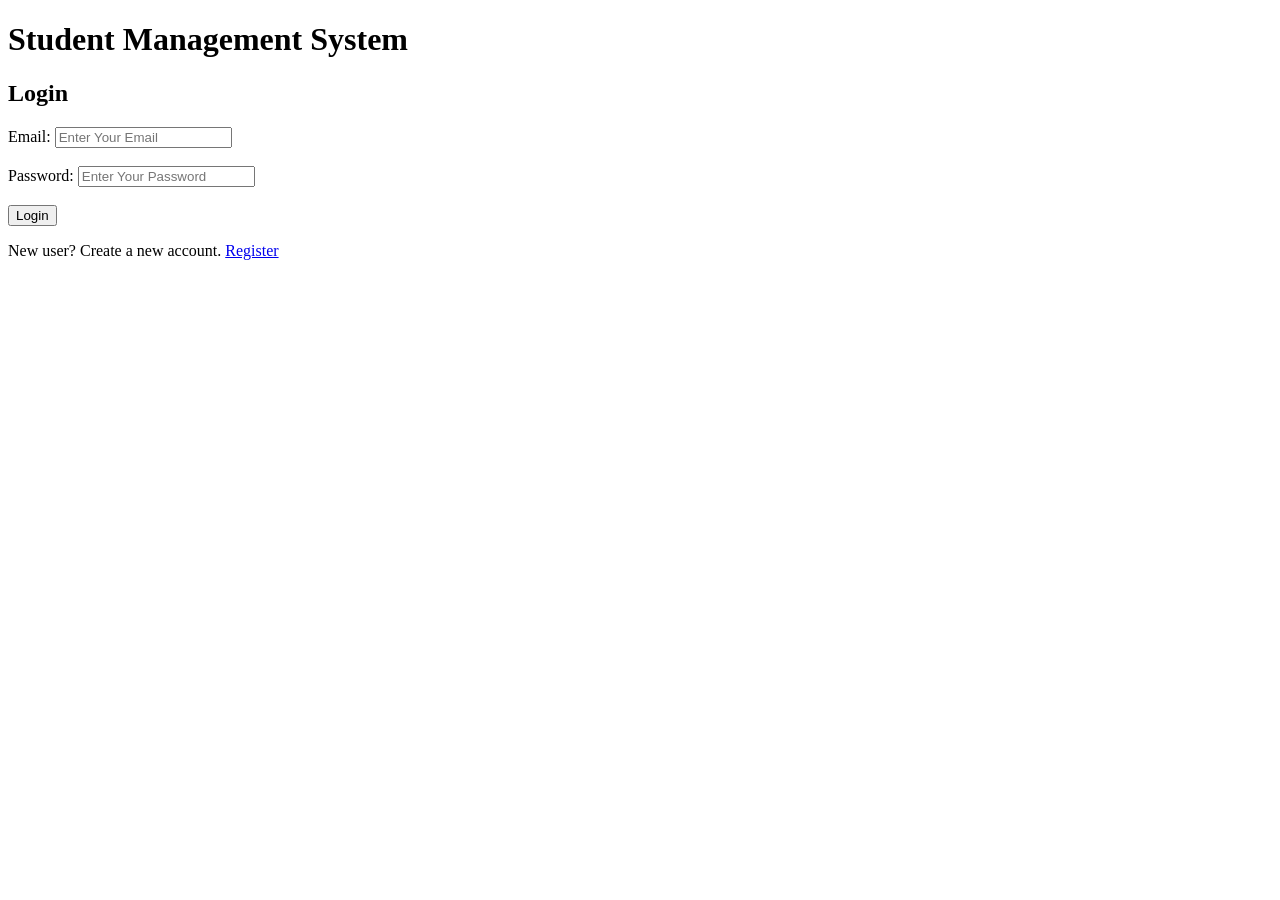
==== FrontEnd/LoginPage.html @ c2e82ff5 "I change some code in LoginePage.html i in that i joined my css and js file to html file" ====
<!DOCTYPE html>
<html lang="en">
<head>
    <meta charset="UTF-8">
    <meta name="viewport" content="width=device-width, initial-scale=1.0">
    <title>Login Page</title>
    <link type="stylesheet" href="LoginPage.css">
</head>
<body>

    <h1>Student Management System</h1>
    <h2>Login</h2>

    <form action="/login" method="POST">

        <label for="email">Email:</label>
        <input
            type="email"
            id="email"
            name="email"
            placeholder="Enter Your Email"
            required
        >

        <br><br>

        <label for="password">Password:</label>
        <input
            type="password"
            id="password"
            name="password"
            placeholder="Enter Your Password"
            required
        >

        <br><br>

        <button type="submit">Login</button>

        <p>
            New user? Create a new account.
            <a href="RegisterPage.html">Register</a>
        </p>

    </form>

    <script src="LoginPage.js"></script>
</body>
</html>
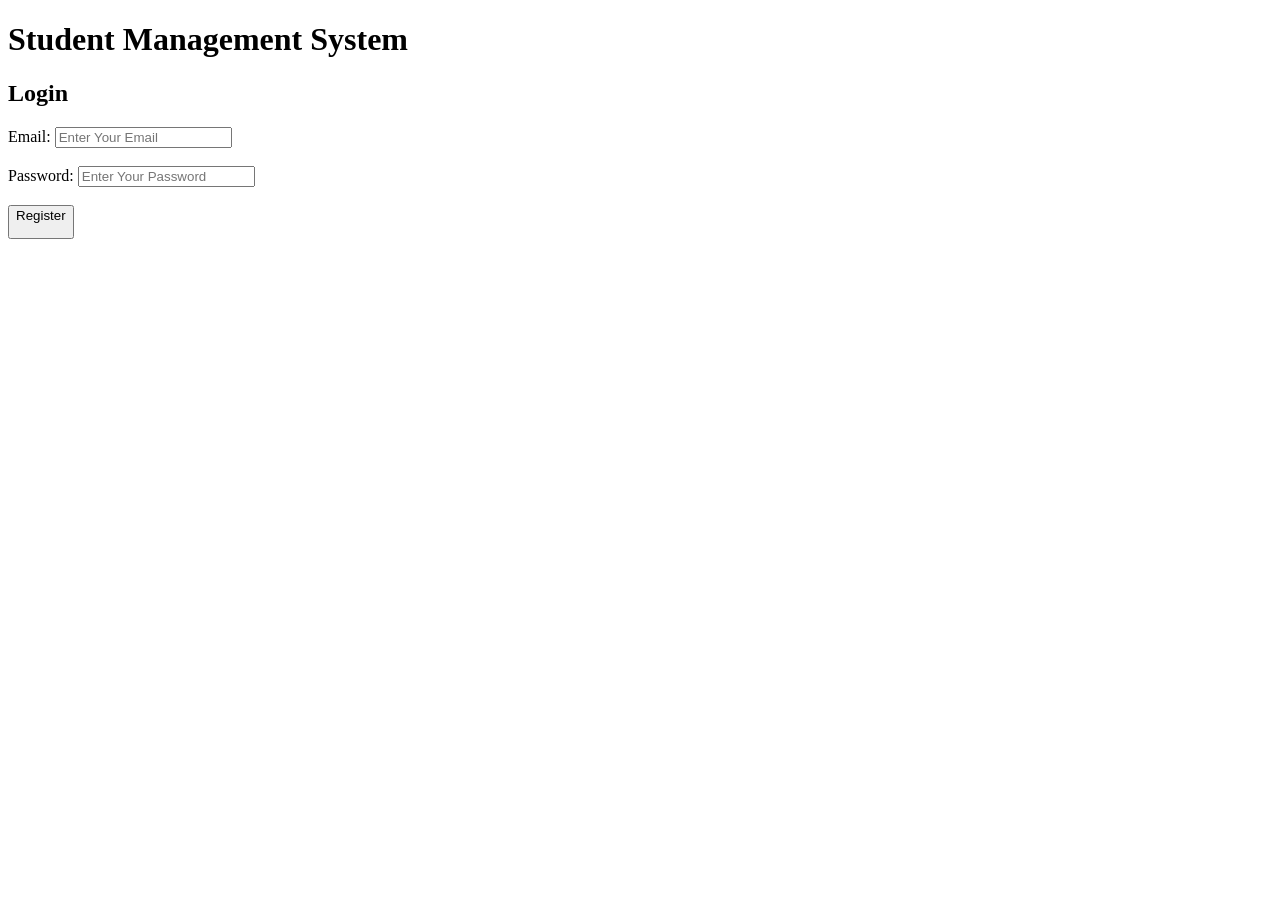
==== commit 280f369c: "I valide my email and password using js" ====
--- a/FrontEnd/LoginPage.html
+++ b/FrontEnd/LoginPage.html
@@ -35,13 +35,14 @@
 
         <br><br>
 
-        <button type="submit">Login</button>
+        <button type="submit" onclick="ToCheckEmailFormate()> Login </button>
 
         <p>
             New user? Create a new account.
             <a href="RegisterPage.html">Register</a>
         </p>
 
+        <p id="ValidData"></p>
     </form>
 
     <script src="LoginPage.js"></script>
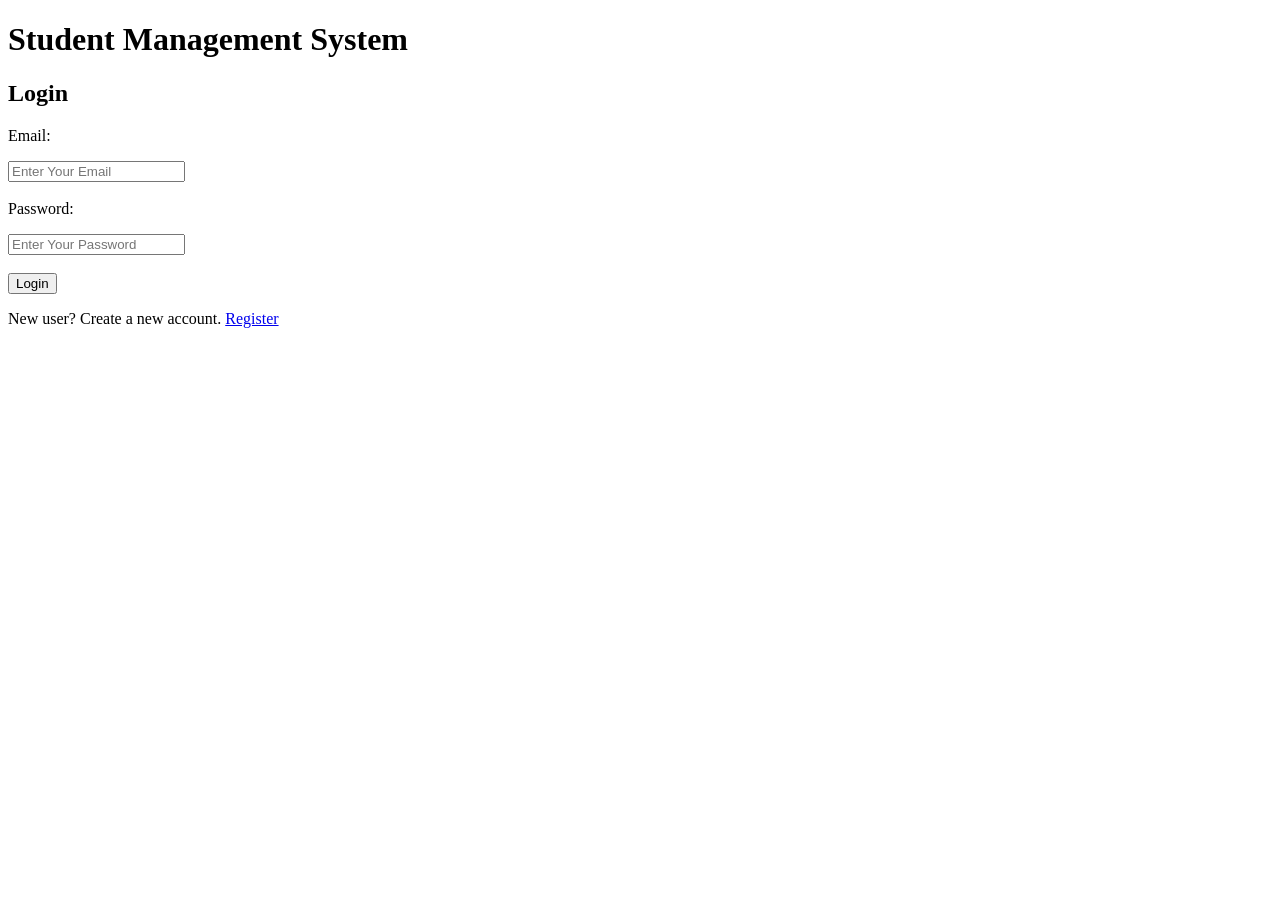
==== commit d854dc1f: "I add call funcatiion html page so i can call my funcation" ====
--- a/FrontEnd/LoginPage.html
+++ b/FrontEnd/LoginPage.html
@@ -14,6 +14,7 @@
     <form action="/login" method="POST">
 
         <label for="email">Email:</label>
+        <p id="ValidData"></p>
         <input
             type="email"
             id="email"
@@ -25,6 +26,7 @@
         <br><br>
 
         <label for="password">Password:</label>
+        <p id="ValidData"></p>
         <input
             type="password"
             id="password"
@@ -35,7 +37,7 @@
 
         <br><br>
 
-        <button type="submit" onclick="ToCheckEmailFormate()> Login </button>
+        <button type="submit" onclick="ToCheckEmailFormate()" onclick="ToCheckPassword()"> Login </button>
 
         <p>
             New user? Create a new account.
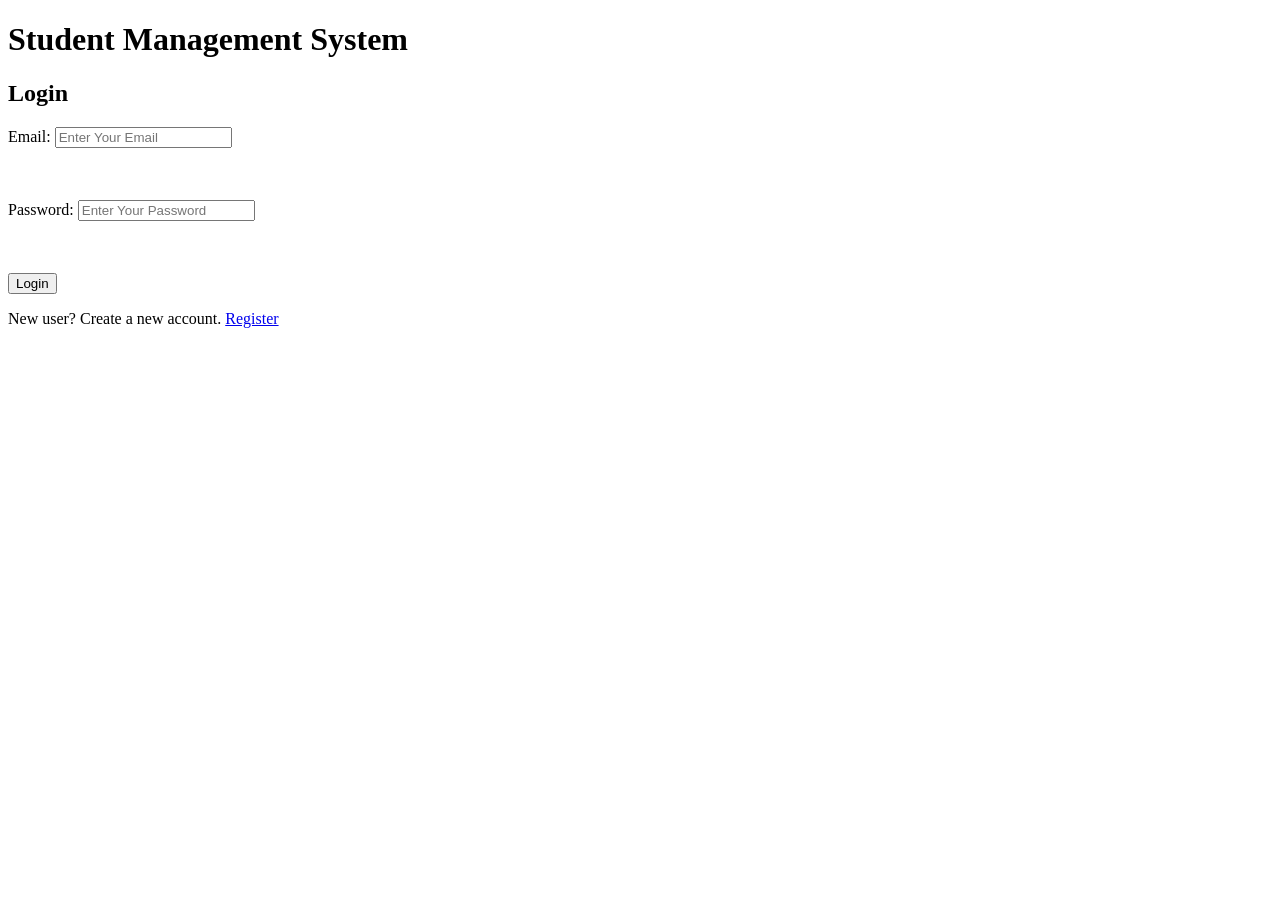
==== commit 27dbe12e: "I trying to call one funcation in both at single time" ====
--- a/FrontEnd/LoginPage.html
+++ b/FrontEnd/LoginPage.html
@@ -14,7 +14,6 @@
     <form action="/login" method="POST">
 
         <label for="email">Email:</label>
-        <p id="ValidData"></p>
         <input
             type="email"
             id="email"
@@ -22,11 +21,12 @@
             placeholder="Enter Your Email"
             required
         >
+        <p id="ValidData"></p>
 
         <br><br>
 
         <label for="password">Password:</label>
-        <p id="ValidData"></p>
+       
         <input
             type="password"
             id="password"
@@ -35,9 +35,11 @@
             required
         >
 
+         <p id="ValidData"></p>
+
         <br><br>
 
-        <button type="submit" onclick="ToCheckEmailFormate()" onclick="ToCheckPassword()"> Login </button>
+        <button type="submit" onclick="ValidateForm()"> Login </button>
 
         <p>
             New user? Create a new account.
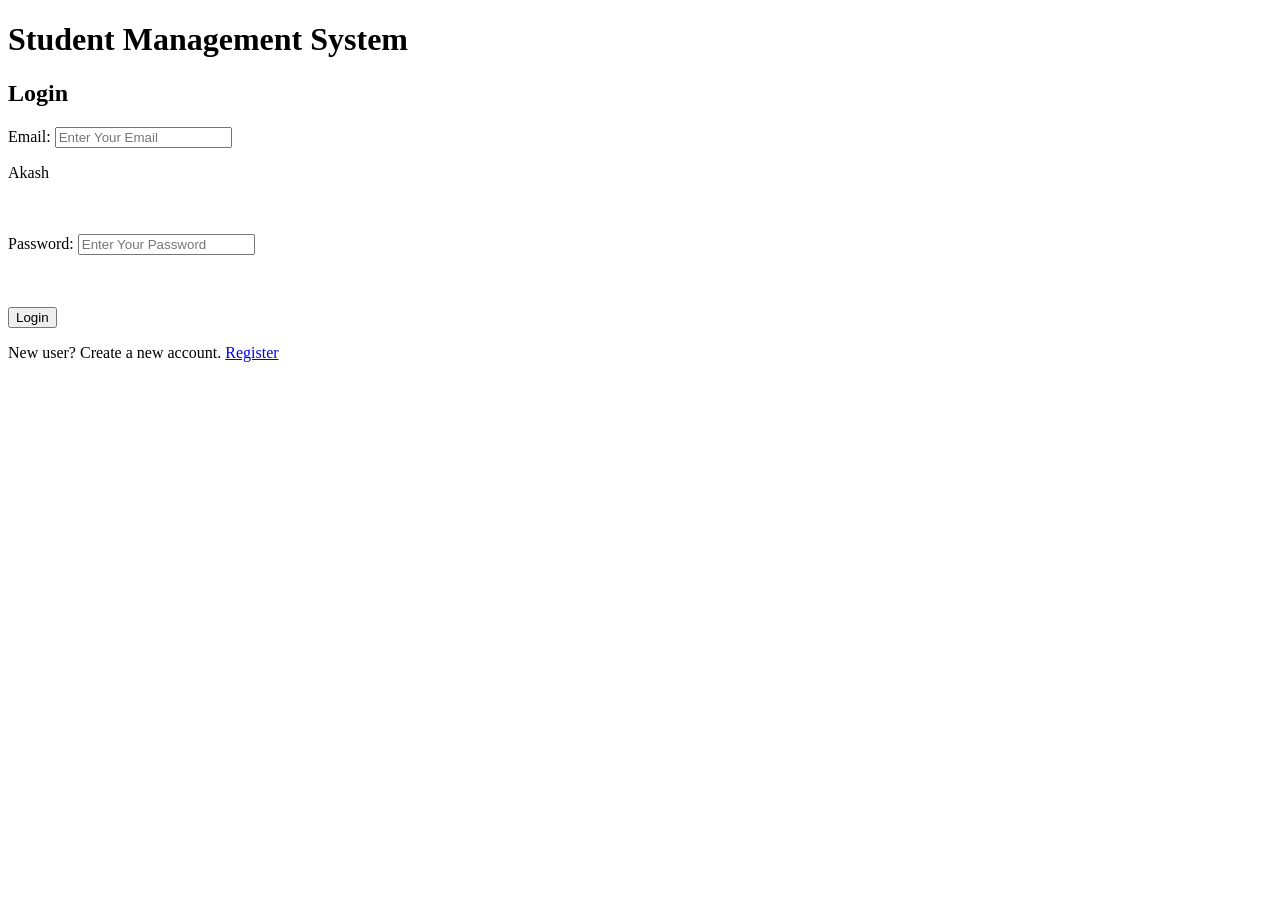
==== commit 19f2215e: "I just add my name in p tage to check it is work or not" ====
--- a/FrontEnd/LoginPage.html
+++ b/FrontEnd/LoginPage.html
@@ -21,7 +21,7 @@
             placeholder="Enter Your Email"
             required
         >
-        <p id="ValidData"></p>
+        <p id="ValidData"> Akash</p>
 
         <br><br>
 
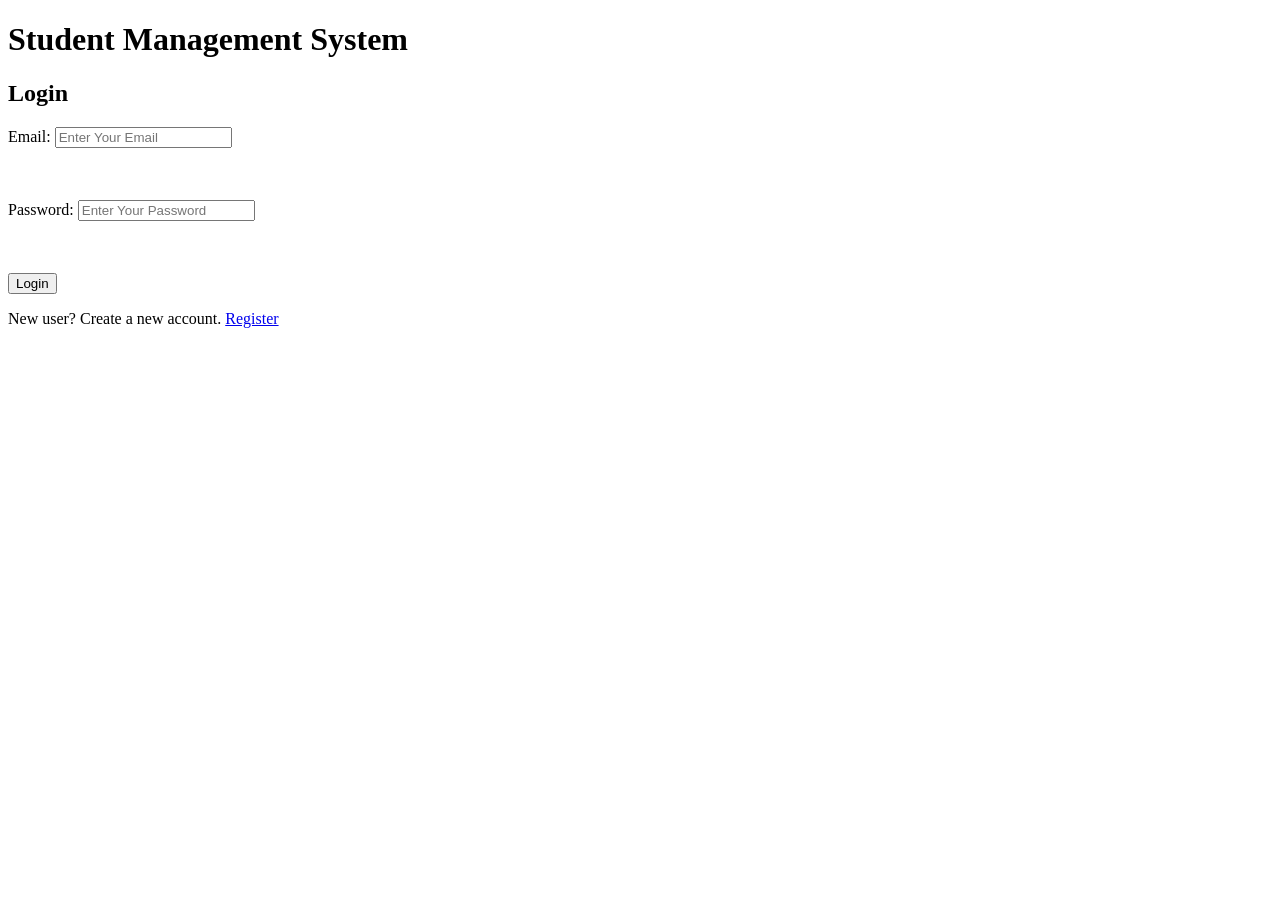
==== commit 70d97945: "Adding two p tage to show email and passwrod in just after email and pass" ====
--- a/FrontEnd/LoginPage.html
+++ b/FrontEnd/LoginPage.html
@@ -21,7 +21,7 @@
             placeholder="Enter Your Email"
             required
         >
-        <p id="ValidData"> Akash</p>
+        <p id="ValidData"></p>
 
         <br><br>
 
@@ -34,7 +34,6 @@
             placeholder="Enter Your Password"
             required
         >
-
          <p id="ValidData"></p>
 
         <br><br>
@@ -45,8 +44,7 @@
             New user? Create a new account.
             <a href="RegisterPage.html">Register</a>
         </p>
-
-        <p id="ValidData"></p>
+        <!-- <p id="ValidData"></p> -->
     </form>
 
     <script src="LoginPage.js"></script>
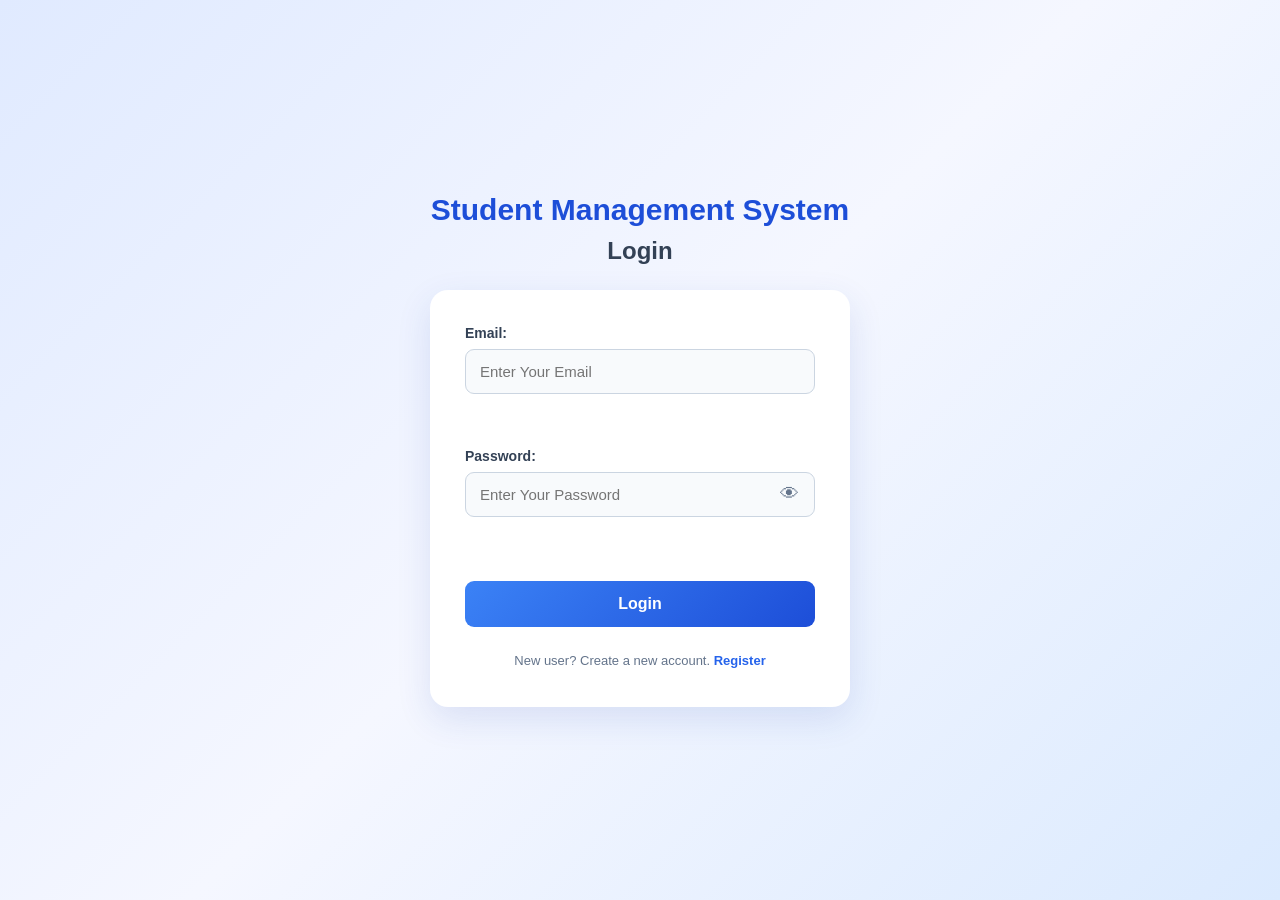
==== commit a64bc7f4: "I add css to my html code make some good effect on it" ====
--- a/FrontEnd/LoginPage.html
+++ b/FrontEnd/LoginPage.html
@@ -4,14 +4,14 @@
     <meta charset="UTF-8">
     <meta name="viewport" content="width=device-width, initial-scale=1.0">
     <title>Login Page</title>
-    <link type="stylesheet" href="LoginPage.css">
+    <link rel="stylesheet" href="LoginPage.css">
 </head>
 <body>
 
     <h1>Student Management System</h1>
     <h2>Login</h2>
 
-    <form action="/login" method="POST">
+    <form action="/login" method="POST" onsubmit="return ValidateForm()" novalidate>
 
         <label for="email">Email:</label>
         <input
@@ -21,30 +21,41 @@
             placeholder="Enter Your Email"
             required
         >
-        <p id="ValidData"></p>
+         <p id="EmailError" style="color: red;"></p>
 
         <br><br>
 
-        <label for="password">Password:</label>
-       
-        <input
-            type="password"
-            id="password"
-            name="password"
-            placeholder="Enter Your Password"
-            required
-        >
-         <p id="ValidData"></p>
+
+<label for="password">Password:</label>
+
+<div class="password-wrapper">
+    <input
+        type="password"
+        id="password"
+        name="password"
+        placeholder="Enter Your Password"
+    >
+
+    <button
+        type="button"
+        class="show-password"
+        id="togglePassword"
+        aria-label="Show password"
+        aria-pressed="false"
+    >👁</button>
+</div>
+
+
+        <p id="PasswordError" style="color: red;"></p>
 
         <br><br>
 
-        <button type="submit" onclick="ValidateForm()"> Login </button>
+        <button type="submit"> Login </button>
 
         <p>
             New user? Create a new account.
             <a href="RegisterPage.html">Register</a>
         </p>
-        <!-- <p id="ValidData"></p> -->
     </form>
 
     <script src="LoginPage.js"></script>
--- a/FrontEnd/LoginPage.css
+++ b/FrontEnd/LoginPage.css
@@ -0,0 +1,171 @@
+
+/* 1. Apply basic styling to the whole page */
+* {
+    box-sizing: border-box;
+    margin: 0;
+    padding: 0;
+}
+
+/* 2. Style the body */
+body {
+    font-family: Arial, sans-serif;
+    min-height: 100vh;
+    display: flex;
+    flex-direction: column;
+    justify-content: center;
+    align-items: center;
+    padding: 30px 16px;
+    background: linear-gradient(135deg, #e0eaff, #f5f7ff, #dbeafe);
+    color: #1e293b;
+}
+
+/* 3. Main heading */
+h1 {
+    text-align: center;
+    color: #1d4ed8;
+    font-size: 30px;
+    margin-bottom: 10px;
+}
+
+/* 4. Login heading */
+h2 {
+    text-align: center;
+    color: #334155;
+    font-size: 24px;
+    margin-bottom: 25px;
+}
+
+/* 5. Login form card */
+form {
+    background-color: #ffffff;
+    width: 100%;
+    max-width: 420px;
+    padding: 35px;
+    border-radius: 18px;
+    box-shadow: 0 12px 35px rgba(30, 64, 175, 0.12);
+}
+
+/* 6. Labels */
+label {
+    display: block;
+    font-size: 14px;
+    font-weight: 600;
+    color: #334155;
+    margin-bottom: 8px;
+}
+
+/* 7. Email and password inputs */
+input[type="email"],
+input[type="password"],
+input[type="text"] {
+    width: 100%;
+    padding: 13px 14px;
+    border: 1px solid #cbd5e1;
+    border-radius: 9px;
+    font-size: 15px;
+    outline: none;
+    background-color: #f8fafc;
+    transition: border-color 0.3s, box-shadow 0.3s;
+}
+
+/* 8. Input focus effect */
+input:focus {
+    border-color: #3b82f6;
+    background-color: #ffffff;
+    box-shadow: 0 0 0 3px rgba(59, 130, 246, 0.15);
+}
+
+/* 9. Validation messages */
+#EmailError,
+#PasswordError {
+    color: #dc2626;
+    font-size: 12px;
+    line-height: 1.5;
+    margin-top: 6px;
+    margin-bottom: 18px;
+}
+
+/* 10. Password input and eye icon wrapper */
+.password-wrapper {
+    position: relative;
+    margin-bottom: 0;
+}
+
+/* Leave space for the eye icon */
+.password-wrapper input {
+    padding-right: 48px;
+}
+
+/* 11. Show/hide password button */
+.show-password {
+    position: absolute;
+    right: 12px;
+    top: 50%;
+    transform: translateY(-50%);
+    border: none;
+    background: transparent;
+    cursor: pointer;
+    font-size: 19px;
+    color: #64748b;
+    padding: 4px;
+}
+
+.show-password:hover {
+    color: #2563eb;
+}
+
+/* 12. Login button */
+button[type="submit"] {
+    width: 100%;
+    padding: 14px;
+    border: none;
+    border-radius: 9px;
+    background: linear-gradient(135deg, #3b82f6, #1d4ed8);
+    color: white;
+    font-size: 16px;
+    font-weight: bold;
+    cursor: pointer;
+    margin-top: 10px;
+    transition: transform 0.2s, box-shadow 0.2s;
+}
+
+/* 13. Button hover effect */
+button[type="submit"]:hover {
+    transform: translateY(-2px);
+    box-shadow: 0 7px 18px rgba(37, 99, 235, 0.25);
+}
+
+/* 14. Register paragraph */
+form > p:last-child {
+    text-align: center;
+    font-size: 13px;
+    line-height: 1.8;
+    color: #64748b;
+    margin-top: 22px;
+}
+
+/* 15. Register link */
+a {
+    color: #2563eb;
+    font-weight: bold;
+    text-decoration: none;
+}
+
+a:hover {
+    text-decoration: underline;
+}
+
+/* 16. Responsive design for mobile screens */
+@media (max-width: 480px) {
+    h1 {
+        font-size: 23px;
+    }
+
+    h2 {
+        font-size: 21px;
+    }
+
+    form {
+        padding: 24px 20px;
+    }
+}
